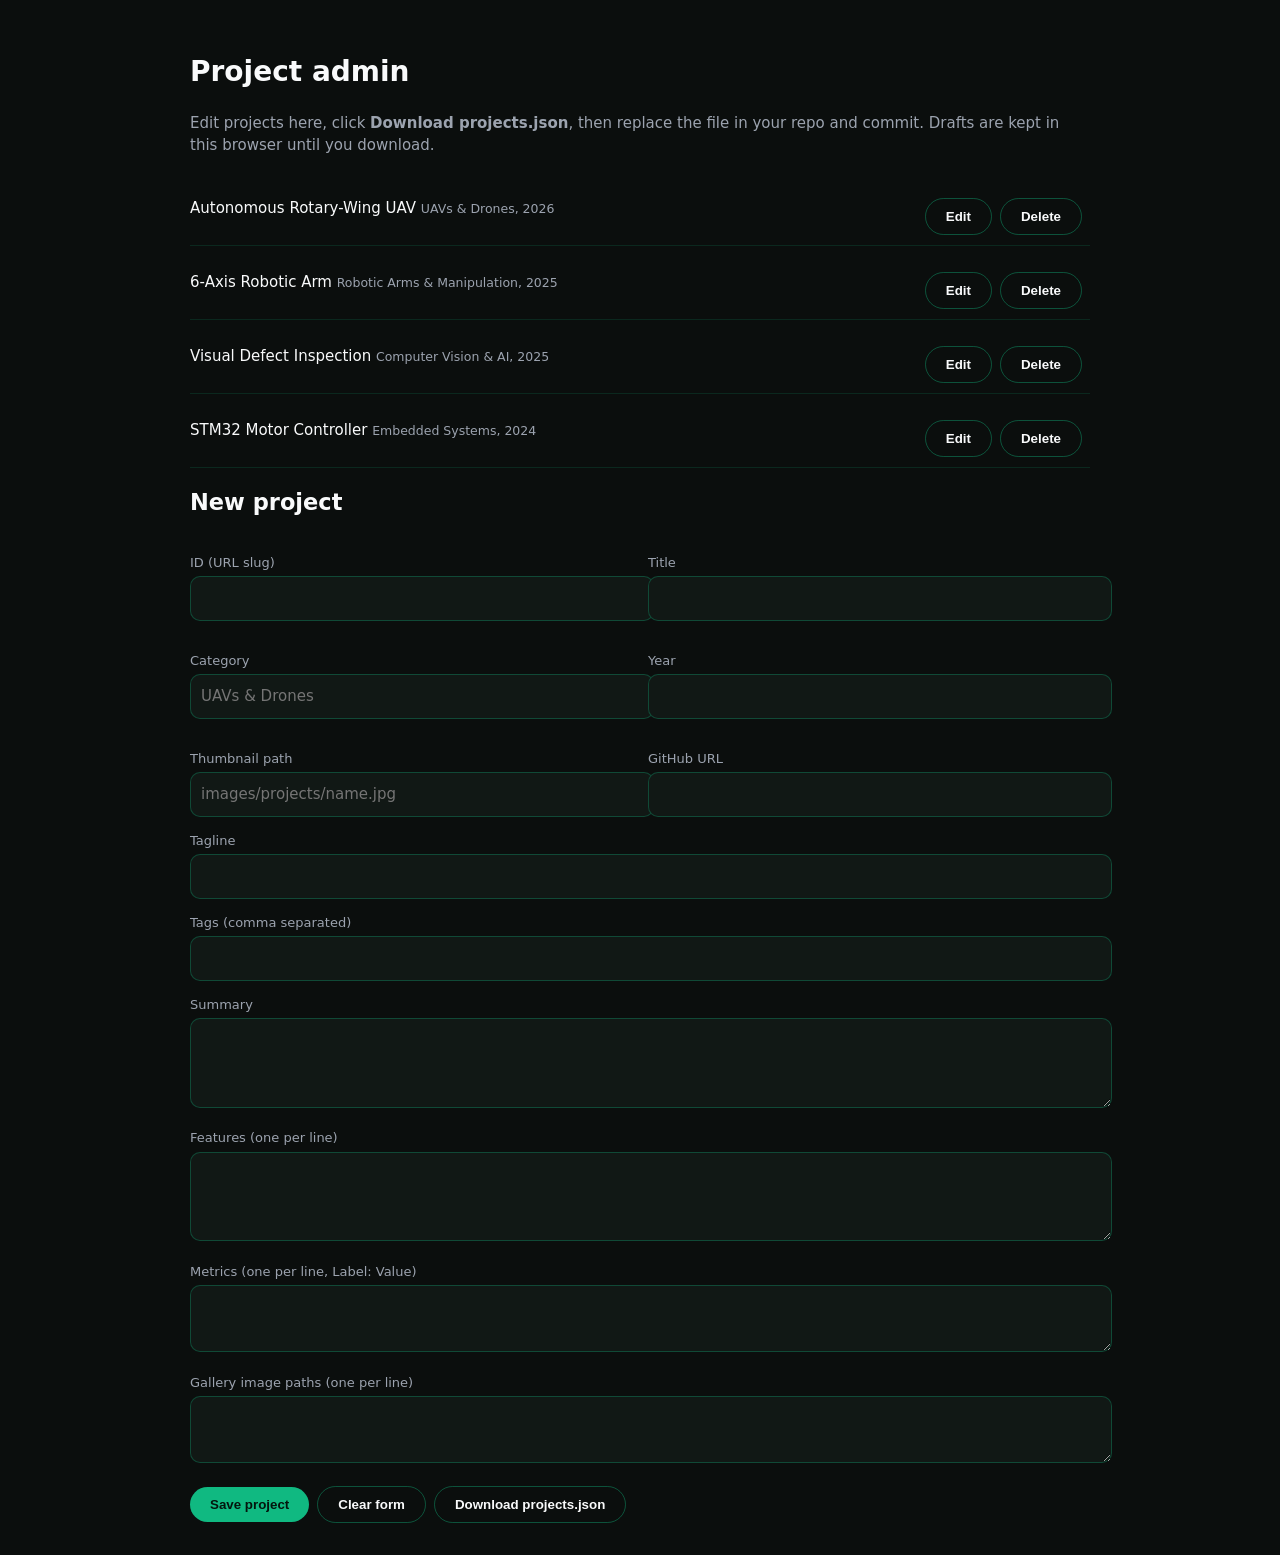
==== admin.html @ 0a8d7c20 "Add files via upload" ====
<!DOCTYPE html>
<html lang="en"><head><meta charset="utf-8"><meta name="viewport" content="width=device-width,initial-scale=1"><title>Project admin</title>
<style>
:root{color-scheme:dark}
body{margin:0;background:#0B0E0D;color:#F9FAFB;font:15px/1.5 system-ui,sans-serif;padding:32px;max-width:900px;margin-inline:auto}
h1{font-size:28px}label{display:block;margin:14px 0 4px;color:#9CA3AF;font-size:13px}
input,textarea{width:100%;background:#111815;color:#F9FAFB;border:1px solid rgba(16,185,129,.3);border-radius:10px;padding:10px;font:inherit}
button{background:#10B981;color:#04150d;border:0;border-radius:99px;padding:10px 20px;font-weight:600;cursor:pointer;margin:16px 8px 0 0}
button.s{background:none;color:#F9FAFB;border:1px solid rgba(16,185,129,.4)}
.row{display:flex;justify-content:space-between;align-items:center;padding:10px 0;border-bottom:1px solid rgba(16,185,129,.15)}
.g{display:grid;grid-template-columns:1fr 1fr;gap:16px}
</style></head><body>
<h1>Project admin</h1>
<p style="color:#9CA3AF">Edit projects here, click <b>Download projects.json</b>, then replace the file in your repo and commit. Drafts are kept in this browser until you download.</p>
<div id="list"></div>
<h2 id="mode">New project</h2>
<div class="g"><div><label>ID (URL slug)</label><input id="id"></div><div><label>Title</label><input id="title"></div>
<div><label>Category</label><input id="category" placeholder="UAVs & Drones"></div><div><label>Year</label><input id="year"></div>
<div><label>Thumbnail path</label><input id="thumbnail" placeholder="images/projects/name.jpg"></div><div><label>GitHub URL</label><input id="githubUrl"></div></div>
<label>Tagline</label><input id="tagline"><label>Tags (comma separated)</label><input id="tags">
<label>Summary</label><textarea id="summary" rows="3"></textarea>
<label>Features (one per line)</label><textarea id="features" rows="3"></textarea>
<label>Metrics (one per line, Label: Value)</label><textarea id="metrics" rows="2"></textarea>
<label>Gallery image paths (one per line)</label><textarea id="gallery" rows="2"></textarea>
<button id="save">Save project</button><button class="s" id="clear">Clear form</button><button class="s" id="dl">Download projects.json</button>
<script>
const $=i=>document.getElementById(i),F=['id','title','category','year','thumbnail','githubUrl','tagline','summary'];
let D=[];
const lines=t=>t.split('\n').map(s=>s.trim()).filter(Boolean);
const persist=()=>{try{localStorage.setItem('draft',JSON.stringify(D))}catch(e){}};
function draw(){$('list').innerHTML=D.map((p,i)=>`<div class="row"><span>${p.title} <small style="color:#9CA3AF">${p.category}, ${p.year}</small></span><span><button class="s" data-e="${i}">Edit</button><button class="s" data-d="${i}">Delete</button></span></div>`).join('')}
function fill(p={}){F.forEach(k=>$(k).value=p[k]||'');$('tags').value=(p.tags||[]).join(', ');$('features').value=(p.features||[]).join('\n');
$('metrics').value=(p.metrics||[]).map(m=>m.label+': '+m.value).join('\n');$('gallery').value=(p.gallery||[]).join('\n');$('mode').textContent=p.id?'Edit project':'New project'}
document.addEventListener('click',e=>{const b=e.target;
if(b.dataset.e)fill(D[b.dataset.e]);
if(b.dataset.d&&confirm('Delete this project?')){D.splice(b.dataset.d,1);persist();draw()}});
$('save').onclick=()=>{const p={};F.forEach(k=>p[k]=$(k).value.trim());
if(!p.id||!p.title){alert('ID and title are required.');return}
p.tags=$('tags').value.split(',').map(s=>s.trim()).filter(Boolean);p.features=lines($('features').value);
p.metrics=lines($('metrics').value).map(l=>{const[a,...r]=l.split(':');return{label:a.trim(),value:r.join(':').trim()}});
p.gallery=lines($('gallery').value);const i=D.findIndex(x=>x.id===p.id);
i>=0?D[i]={...D[i],...p}:D.push(p);persist();draw();fill()};
$('clear').onclick=()=>fill();
$('dl').onclick=()=>{const a=document.createElement('a');a.href=URL.createObjectURL(new Blob([JSON.stringify(D,null,2)],{type:'application/json'}));a.download='projects.json';a.click()};
(async()=>{let d=null;try{d=JSON.parse(localStorage.getItem('draft'))}catch(e){}
if(!d)try{d=await (await fetch('projects.json')).json()}catch(e){d=[]}
D=d;draw()})();
</script></body></html>
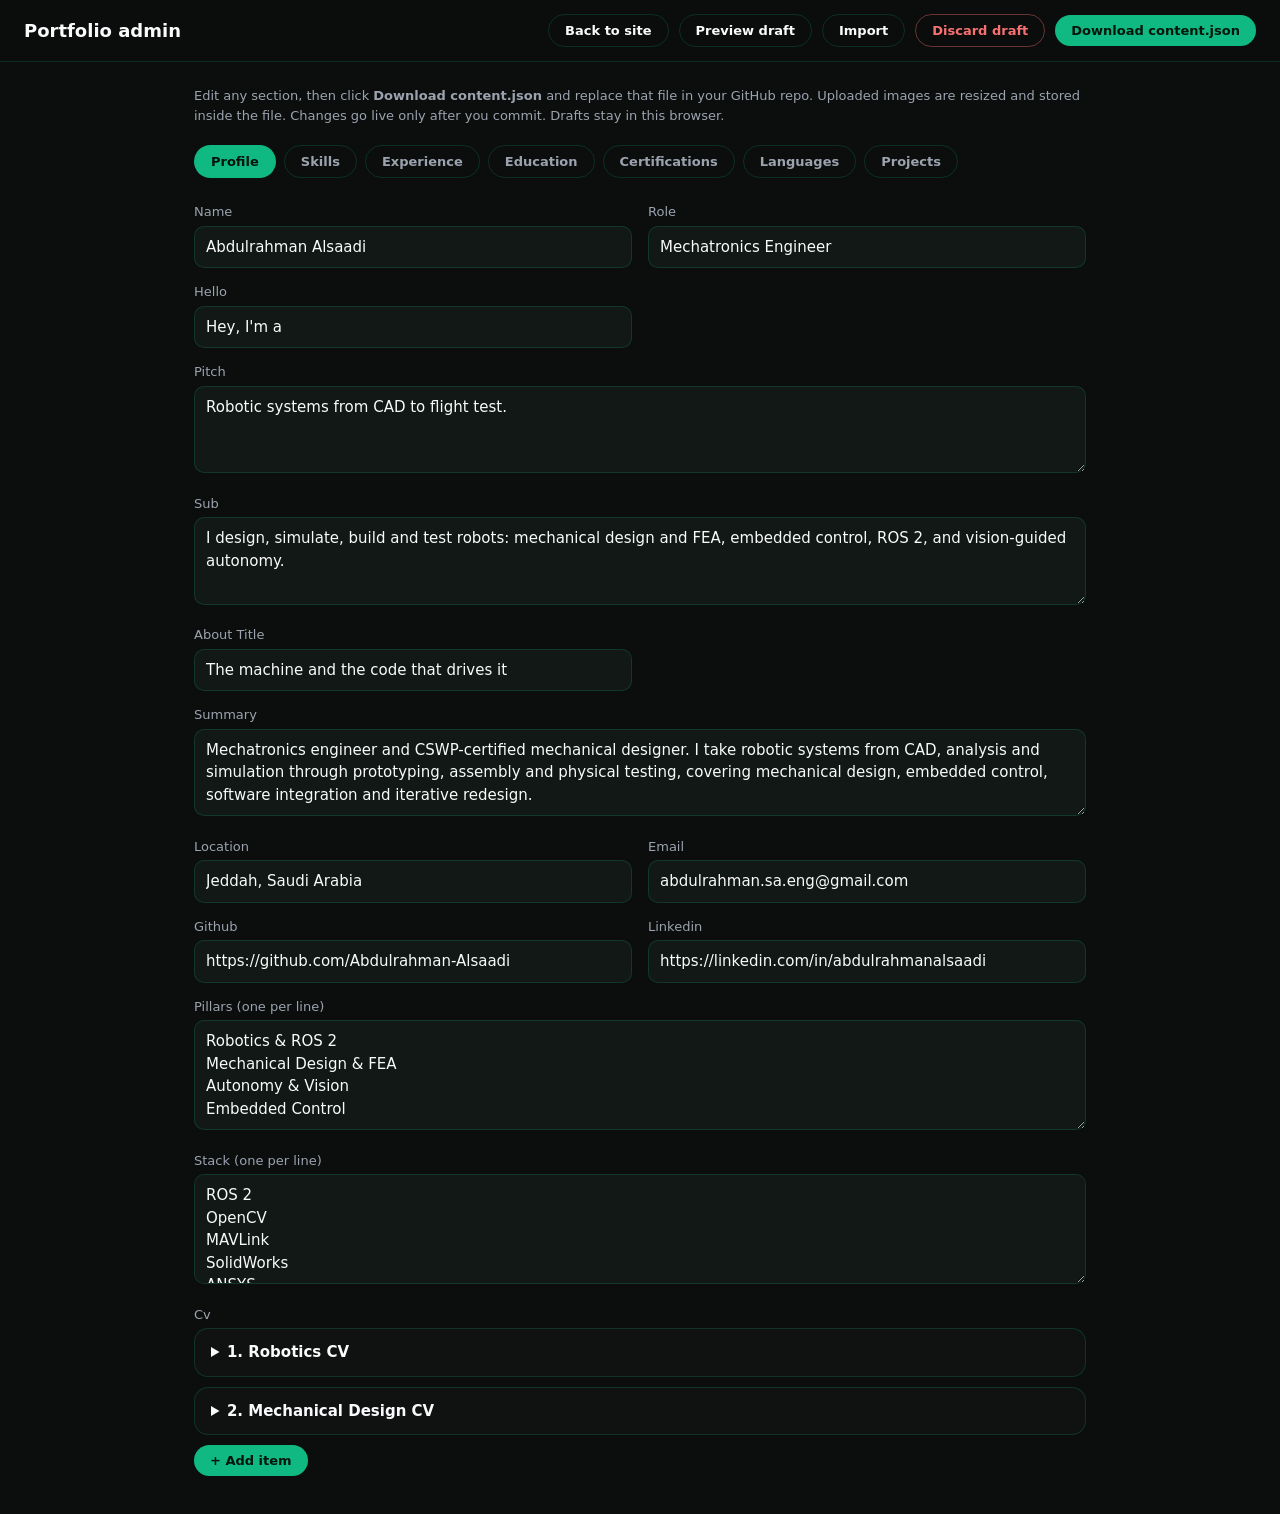
==== commit f4bbf1ed: "Add files via upload" ====
--- a/admin.html
+++ b/admin.html
@@ -1,48 +1,103 @@
 <!DOCTYPE html>
-<html lang="en"><head><meta charset="utf-8"><meta name="viewport" content="width=device-width,initial-scale=1"><title>Project admin</title>
+<html lang="en"><head><meta charset="utf-8"><meta name="viewport" content="width=device-width,initial-scale=1"><title>Admin | Portfolio</title>
+<meta name="robots" content="noindex">
 <style>
-:root{color-scheme:dark}
-body{margin:0;background:#0B0E0D;color:#F9FAFB;font:15px/1.5 system-ui,sans-serif;padding:32px;max-width:900px;margin-inline:auto}
-h1{font-size:28px}label{display:block;margin:14px 0 4px;color:#9CA3AF;font-size:13px}
-input,textarea{width:100%;background:#111815;color:#F9FAFB;border:1px solid rgba(16,185,129,.3);border-radius:10px;padding:10px;font:inherit}
-button{background:#10B981;color:#04150d;border:0;border-radius:99px;padding:10px 20px;font-weight:600;cursor:pointer;margin:16px 8px 0 0}
-button.s{background:none;color:#F9FAFB;border:1px solid rgba(16,185,129,.4)}
-.row{display:flex;justify-content:space-between;align-items:center;padding:10px 0;border-bottom:1px solid rgba(16,185,129,.15)}
-.g{display:grid;grid-template-columns:1fr 1fr;gap:16px}
+:root{color-scheme:dark;--em:#10B981;--bd:rgba(16,185,129,.2);--mu:#9CA3AF}
+*{box-sizing:border-box}
+body{margin:0;background:#0B0E0D;color:#F9FAFB;font:15px/1.5 system-ui,sans-serif}
+header{position:sticky;top:0;z-index:5;background:rgba(11,14,13,.94);backdrop-filter:blur(10px);border-bottom:1px solid var(--bd);padding:14px 24px;display:flex;flex-wrap:wrap;gap:10px;align-items:center}
+header b{font-size:18px;margin-right:auto}
+main{max-width:940px;margin:0 auto;padding:24px}
+button,.btn{font:600 13px system-ui;background:var(--em);color:#04150d;border:0;border-radius:99px;padding:8px 16px;cursor:pointer;text-decoration:none}
+button.s,.btn.s{background:none;color:#F9FAFB;border:1px solid var(--bd)}
+button.d{background:none;color:#f87171;border:1px solid rgba(248,113,113,.4)}
+button:hover,.btn:hover{filter:brightness(1.15)}
+:focus-visible{outline:2px solid var(--em);outline-offset:2px}
+#tabs{display:flex;gap:8px;flex-wrap:wrap;margin-bottom:24px}
+#tabs button{background:none;color:var(--mu);border:1px solid var(--bd)}
+#tabs button.on{background:var(--em);color:#04150d}
+#st{color:var(--mu);font-size:13px}#st.err{color:#f87171}
+.g{display:grid;grid-template-columns:1fr 1fr;gap:0 16px}
+.f{margin-bottom:14px}.f.w{grid-column:1/-1}
+label{display:block;color:var(--mu);font-size:13px;margin-bottom:4px}
+input,textarea{width:100%;background:#111815;color:#F9FAFB;border:1px solid var(--bd);border-radius:10px;padding:9px 11px;font:inherit}
+details{border:1px solid var(--bd);border-radius:14px;padding:12px 16px;margin-bottom:10px;background:rgba(255,255,255,.02)}
+summary{cursor:pointer;font-weight:600}
+details[open]>summary{margin-bottom:14px}
+.ar{display:flex;gap:8px;margin-top:8px}
+.ib{display:flex;gap:10px;align-items:center;flex-wrap:wrap}.ib input{flex:1;min-width:200px}
+.pv{width:96px;height:64px;object-fit:cover;border-radius:8px;border:1px solid var(--bd)}
+.gl{display:flex;gap:10px;flex-wrap:wrap;margin-bottom:10px}
+.gl div{position:relative}.gl button{position:absolute;top:4px;right:4px;padding:2px 8px}
+.gl img{width:120px;height:84px;object-fit:cover;border-radius:10px;border:1px solid var(--bd)}
+.help{color:var(--mu);font-size:13px;margin:0 0 20px}
 </style></head><body>
-<h1>Project admin</h1>
-<p style="color:#9CA3AF">Edit projects here, click <b>Download projects.json</b>, then replace the file in your repo and commit. Drafts are kept in this browser until you download.</p>
-<div id="list"></div>
-<h2 id="mode">New project</h2>
-<div class="g"><div><label>ID (URL slug)</label><input id="id"></div><div><label>Title</label><input id="title"></div>
-<div><label>Category</label><input id="category" placeholder="UAVs & Drones"></div><div><label>Year</label><input id="year"></div>
-<div><label>Thumbnail path</label><input id="thumbnail" placeholder="images/projects/name.jpg"></div><div><label>GitHub URL</label><input id="githubUrl"></div></div>
-<label>Tagline</label><input id="tagline"><label>Tags (comma separated)</label><input id="tags">
-<label>Summary</label><textarea id="summary" rows="3"></textarea>
-<label>Features (one per line)</label><textarea id="features" rows="3"></textarea>
-<label>Metrics (one per line, Label: Value)</label><textarea id="metrics" rows="2"></textarea>
-<label>Gallery image paths (one per line)</label><textarea id="gallery" rows="2"></textarea>
-<button id="save">Save project</button><button class="s" id="clear">Clear form</button><button class="s" id="dl">Download projects.json</button>
+<header><b>Portfolio admin</b><span id="st"></span>
+<a class="btn s" href="index.html">Back to site</a><button class="s" id="pv">Preview draft</button>
+<button class="s" id="im">Import</button><button class="d" id="rs">Discard draft</button><button id="dl">Download content.json</button></header>
+<main><p class="help">Edit any section, then click <b>Download content.json</b> and replace that file in your GitHub repo. Uploaded images are resized and stored inside the file. Changes go live only after you commit. Drafts stay in this browser.</p>
+<div id="tabs"></div><div id="ed"></div></main>
 <script>
-const $=i=>document.getElementById(i),F=['id','title','category','year','thumbnail','githubUrl','tagline','summary'];
-let D=[];
-const lines=t=>t.split('\n').map(s=>s.trim()).filter(Boolean);
-const persist=()=>{try{localStorage.setItem('draft',JSON.stringify(D))}catch(e){}};
-function draw(){$('list').innerHTML=D.map((p,i)=>`<div class="row"><span>${p.title} <small style="color:#9CA3AF">${p.category}, ${p.year}</small></span><span><button class="s" data-e="${i}">Edit</button><button class="s" data-d="${i}">Delete</button></span></div>`).join('')}
-function fill(p={}){F.forEach(k=>$(k).value=p[k]||'');$('tags').value=(p.tags||[]).join(', ');$('features').value=(p.features||[]).join('\n');
-$('metrics').value=(p.metrics||[]).map(m=>m.label+': '+m.value).join('\n');$('gallery').value=(p.gallery||[]).join('\n');$('mode').textContent=p.id?'Edit project':'New project'}
-document.addEventListener('click',e=>{const b=e.target;
-if(b.dataset.e)fill(D[b.dataset.e]);
-if(b.dataset.d&&confirm('Delete this project?')){D.splice(b.dataset.d,1);persist();draw()}});
-$('save').onclick=()=>{const p={};F.forEach(k=>p[k]=$(k).value.trim());
-if(!p.id||!p.title){alert('ID and title are required.');return}
-p.tags=$('tags').value.split(',').map(s=>s.trim()).filter(Boolean);p.features=lines($('features').value);
-p.metrics=lines($('metrics').value).map(l=>{const[a,...r]=l.split(':');return{label:a.trim(),value:r.join(':').trim()}});
-p.gallery=lines($('gallery').value);const i=D.findIndex(x=>x.id===p.id);
-i>=0?D[i]={...D[i],...p}:D.push(p);persist();draw();fill()};
-$('clear').onclick=()=>fill();
-$('dl').onclick=()=>{const a=document.createElement('a');a.href=URL.createObjectURL(new Blob([JSON.stringify(D,null,2)],{type:'application/json'}));a.download='projects.json';a.click()};
-(async()=>{let d=null;try{d=JSON.parse(localStorage.getItem('draft'))}catch(e){}
-if(!d)try{d=await (await fetch('projects.json')).json()}catch(e){d=[]}
-D=d;draw()})();
+const TABS={profile:'Profile',skills:'Skills',experience:'Experience',education:'Education',certifications:'Certifications',languages:'Languages',projects:'Projects'};
+const TPL={metrics:{label:'',value:''},skills:{group:'',items:[]},experience:{company:'',role:'',place:'',period:'',points:[]},education:{degree:'',school:'',period:''},certifications:{title:'',issuer:'',date:''},languages:{name:'',level:''},cv:{label:'',file:''},
+projects:{id:'',title:'',tagline:'',category:'',year:'',timeline:'',role:'',thumbnail:'',gallery:[],tags:[],summary:'',features:[],architecture:'',results:'',metrics:[],githubUrl:'',cadUrl:'',videoUrl:''}};
+let S, tab = 'profile', tm;
+const $ = s => document.querySelector(s);
+const h = (t, p = {}, ...k) => { const e = document.createElement(t); Object.assign(e, p); e.append(...k.flat()); return e };
+const btn = (t, fn, c = 's') => h('button', { textContent: t, onclick: fn, className: c, type: 'button' });
+const lab = k => k.replace(/([A-Z])/g, ' $1').replace(/^./, c => c.toUpperCase());
+const title = o => o.title || o.company || o.degree || o.name || o.group || o.label || o.file || 'New item';
+const lines = t => t.split('\n').map(s => s.trim()).filter(Boolean);
+const slug = t => t.toLowerCase().replace(/[^a-z0-9]+/g, '-').replace(/^-|-$/g, '');
+function status(t, err) { const s = $('#st'); s.textContent = t; s.className = err ? 'err' : '' }
+function save() { try { localStorage.setItem('draft', JSON.stringify(S)); status('Draft saved in this browser') } catch (e) { status('Draft too large for browser storage. Download now.', 1) } }
+const sv = () => { clearTimeout(tm); tm = setTimeout(save, 400) };
+
+function shrink(f) { return new Promise(r => { const im = new Image(); im.onload = () => { const s = Math.min(1, 1600 / Math.max(im.width, im.height)), c = h('canvas', { width: im.width * s | 0, height: im.height * s | 0 }); c.getContext('2d').drawImage(im, 0, 0, c.width, c.height); r(c.toDataURL('image/jpeg', .8)) }; im.src = URL.createObjectURL(f) }) }
+function pick(multi, cb) { const i = h('input', { type: 'file', accept: 'image/*', multiple: multi }); i.onchange = async () => { for (const f of i.files) cb(await shrink(f)) }; i.click() }
+
+function imgField(o, k, w) {
+  const draw = () => { w.querySelector('.ib')?.remove(); const v = o[k] || '', emb = v.startsWith('data:');
+    w.append(h('div', { className: 'ib' }, v ? h('img', { src: v, className: 'pv', alt: '' }) : '',
+      h('input', { value: emb ? '(uploaded image)' : v, disabled: emb, placeholder: 'images/projects/name.jpg, or upload', oninput: e => { o[k] = e.target.value; sv() } }),
+      btn('Upload', () => pick(false, d => { o[k] = d; sv(); draw() })), v ? btn('Remove', () => { o[k] = ''; sv(); draw() }, 'd') : '')) };
+  draw() }
+
+function gallery(o, k, w) {
+  const box = h('div', { className: 'gl' }), draw = () => { box.replaceChildren(...o[k].map((g, i) => h('div', {}, h('img', { src: g, alt: '' }), btn('×', () => { o[k].splice(i, 1); sv(); draw() }, 'd')))) };
+  w.append(box, h('div', { className: 'ar' }, btn('Upload images', () => pick(true, d => { o[k].push(d); sv(); draw() })), btn('Add image path', () => { const p = prompt('Image path, for example images/projects/drone-1.jpg'); if (p) { o[k].push(p.trim()); sv(); draw() } })));
+  draw() }
+
+function list(o, k, w) {
+  const a = o[k], box = h('div'), draw = () => { box.replaceChildren(...a.map((it, i) => h('details', {}, h('summary', { textContent: (i + 1) + '. ' + title(it) }), build(it),
+    h('div', { className: 'ar' }, btn('Move up', () => { if (i) { [a[i - 1], a[i]] = [a[i], a[i - 1]]; sv(); draw() } }), btn('Move down', () => { if (i < a.length - 1) { [a[i + 1], a[i]] = [a[i], a[i + 1]]; sv(); draw() } }), btn('Delete', () => { if (confirm('Delete this item?')) { a.splice(i, 1); sv(); draw() } }, 'd'))))) };
+  w.append(box, btn('+ Add item', () => { a.push(structuredClone(TPL[k])); sv(); draw(); box.lastElementChild?.setAttribute('open', '') }, 'btn'));
+  draw() }
+
+function node(o, k) {
+  const v = o[k], w = h('div', { className: 'f' }), L = h('label', { textContent: lab(k) });
+  if (typeof v === 'string') {
+    if (/^(thumbnail|photo)$/.test(k)) { w.className += ' w'; w.append(L); imgField(o, k, w) }
+    else { const long = /summary|architecture|results|pitch|^sub$/.test(k) || v.length > 80; if (long) w.className += ' w';
+      w.append(L, h(long ? 'textarea' : 'input', { value: v, rows: 3, oninput: e => { o[k] = e.target.value; sv() } })) }
+  } else if (k === 'gallery') { w.className += ' w'; w.append(L); gallery(o, k, w) }
+  else if (k in TPL) { w.className += ' w'; w.append(L); list(o, k, w) }
+  else if (Array.isArray(v)) { w.className += ' w'; L.textContent += ' (one per line)'; w.append(L, h('textarea', { value: v.join('\n'), rows: 4, oninput: e => { o[k] = lines(e.target.value); sv() } })) }
+  return w }
+const build = o => h('div', { className: 'g' }, Object.keys(o).map(k => node(o, k)));
+
+function draw() {
+  $('#tabs').replaceChildren(...Object.keys(TABS).map(k => h('button', { textContent: TABS[k], className: k === tab ? 'on' : '', onclick: () => { tab = k; draw() } })));
+  const ed = $('#ed'); ed.replaceChildren();
+  if (Array.isArray(S[tab])) { const w = h('div'); list(S, tab, w); ed.append(w) } else ed.append(build(S[tab])) }
+
+$('#dl').onclick = () => { (S.projects || []).forEach(p => { if (!p.id) p.id = slug(p.title || 'project') }); save();
+  const a = h('a', { href: URL.createObjectURL(new Blob([JSON.stringify(S, null, 2)], { type: 'application/json' })), download: 'content.json' }); a.click(); status('Downloaded. Replace content.json in your repo.') };
+$('#pv').onclick = () => { save(); open('index.html?preview', '_blank') };
+$('#rs').onclick = async () => { if (!confirm('Discard the draft and reload the published content?')) return; try { localStorage.removeItem('draft') } catch (e) { } S = await (await fetch('content.json')).json(); draw(); status('Loaded published content') };
+$('#im').onclick = () => { const i = h('input', { type: 'file', accept: '.json' }); i.onchange = async () => { try { S = JSON.parse(await i.files[0].text()); draw(); save() } catch (e) { status('That file is not valid JSON.', 1) } }; i.click() };
+
+(async () => { let d = null; try { d = JSON.parse(localStorage.getItem('draft')) } catch (e) { }
+  if (d) status('Editing your saved draft'); else try { d = await (await fetch('content.json')).json() } catch (e) { status('Could not load content.json. Serve this folder over HTTP.', 1); return }
+  S = d; draw() })();
 </script></body></html>
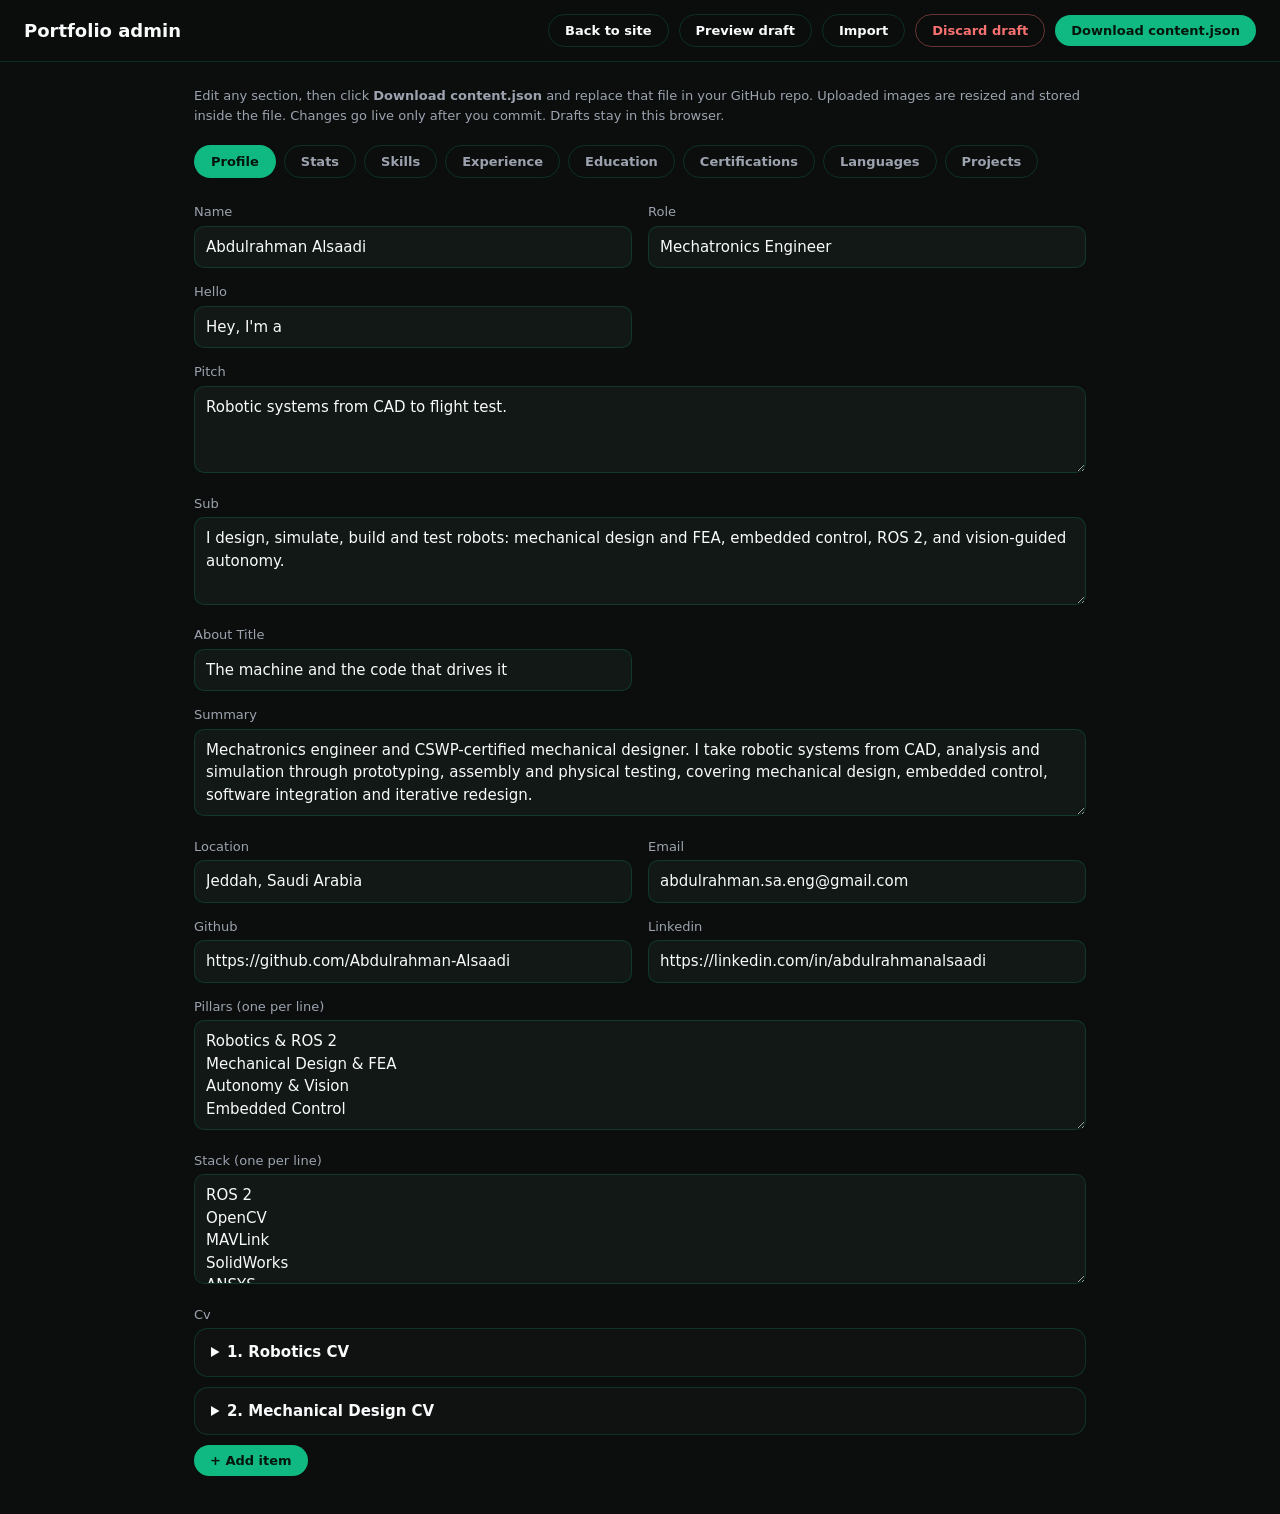
==== commit 9666c3b6: "Add files via upload" ====
--- a/admin.html
+++ b/admin.html
@@ -38,15 +38,15 @@
 <main><p class="help">Edit any section, then click <b>Download content.json</b> and replace that file in your GitHub repo. Uploaded images are resized and stored inside the file. Changes go live only after you commit. Drafts stay in this browser.</p>
 <div id="tabs"></div><div id="ed"></div></main>
 <script>
-const TABS={profile:'Profile',skills:'Skills',experience:'Experience',education:'Education',certifications:'Certifications',languages:'Languages',projects:'Projects'};
-const TPL={metrics:{label:'',value:''},skills:{group:'',items:[]},experience:{company:'',role:'',place:'',period:'',points:[]},education:{degree:'',school:'',period:''},certifications:{title:'',issuer:'',date:''},languages:{name:'',level:''},cv:{label:'',file:''},
-projects:{id:'',title:'',tagline:'',category:'',year:'',timeline:'',role:'',thumbnail:'',gallery:[],tags:[],summary:'',features:[],architecture:'',results:'',metrics:[],githubUrl:'',cadUrl:'',videoUrl:''}};
+const TABS={profile:'Profile',stats:'Stats',skills:'Skills',experience:'Experience',education:'Education',certifications:'Certifications',languages:'Languages',projects:'Projects'};
+const TPL={metrics:{label:'',value:''},skills:{group:'',items:[]},experience:{company:'',role:'',place:'',period:'',points:[]},education:{degree:'',school:'',period:''},certifications:{title:'',issuer:'',date:''},languages:{name:'',level:''},cv:{label:'',file:''},stats:{v:'',l:''},
+projects:{id:'',title:'',short:'',tagline:'',category:'',year:'',timeline:'',role:'',thumbnail:'',gallery:[],tags:[],summary:'',features:[],architecture:'',results:'',metrics:[],githubUrl:'',cadUrl:'',videoUrl:''}};
 let S, tab = 'profile', tm;
 const $ = s => document.querySelector(s);
 const h = (t, p = {}, ...k) => { const e = document.createElement(t); Object.assign(e, p); e.append(...k.flat()); return e };
 const btn = (t, fn, c = 's') => h('button', { textContent: t, onclick: fn, className: c, type: 'button' });
 const lab = k => k.replace(/([A-Z])/g, ' $1').replace(/^./, c => c.toUpperCase());
-const title = o => o.title || o.company || o.degree || o.name || o.group || o.label || o.file || 'New item';
+const title = o => o.title || o.company || o.degree || o.name || o.group || o.label || o.file || o.l || 'New item';
 const lines = t => t.split('\n').map(s => s.trim()).filter(Boolean);
 const slug = t => t.toLowerCase().replace(/[^a-z0-9]+/g, '-').replace(/^-|-$/g, '');
 function status(t, err) { const s = $('#st'); s.textContent = t; s.className = err ? 'err' : '' }
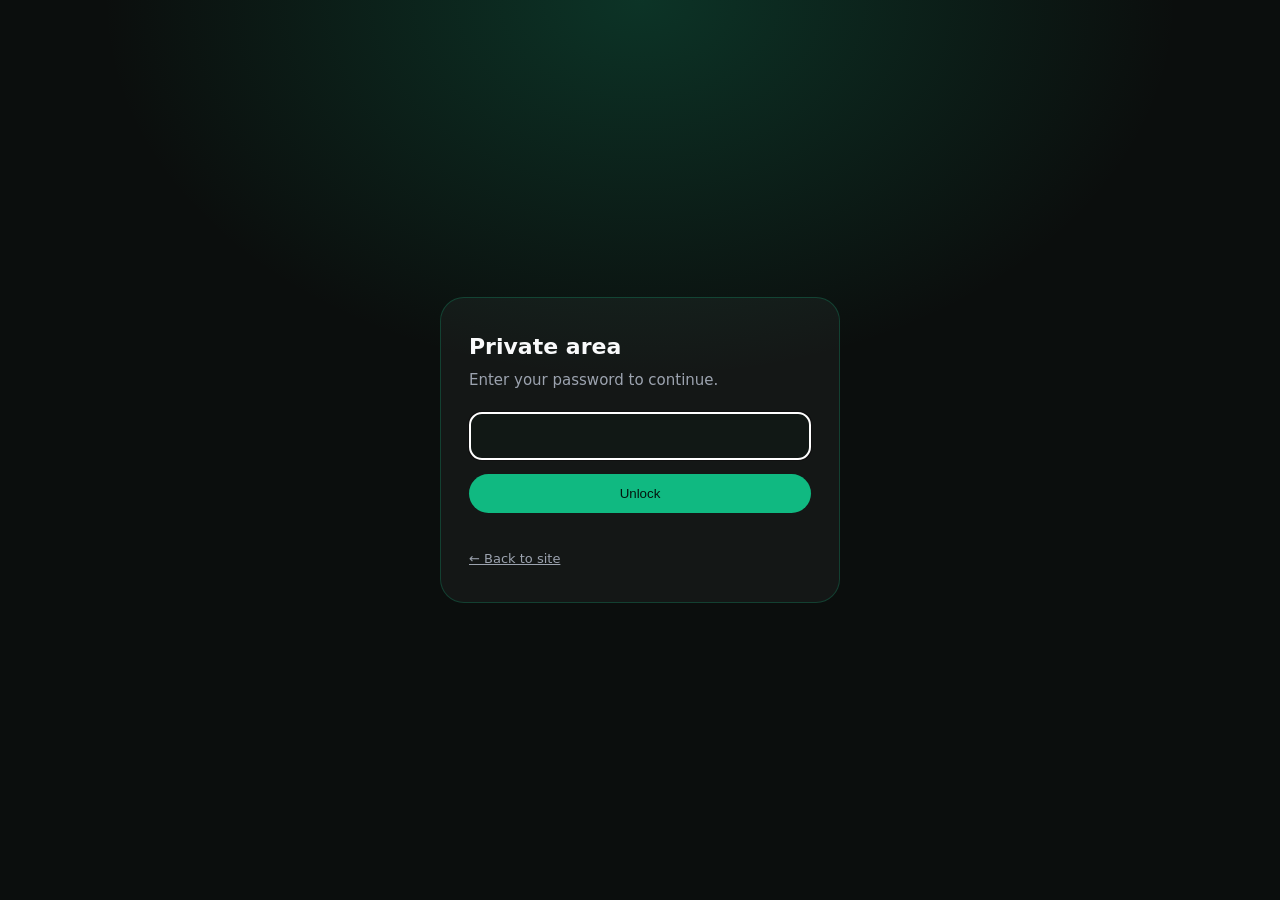
==== commit be97c2a0: "Add files via upload" ====
--- a/admin.html
+++ b/admin.html
@@ -1,103 +1,36 @@
 <!DOCTYPE html>
-<html lang="en"><head><meta charset="utf-8"><meta name="viewport" content="width=device-width,initial-scale=1"><title>Admin | Portfolio</title>
-<meta name="robots" content="noindex">
+<html lang="en"><head><meta charset="utf-8"><meta name="viewport" content="width=device-width,initial-scale=1">
+<meta name="robots" content="noindex,nofollow"><meta name="referrer" content="no-referrer">
+<meta http-equiv="Content-Security-Policy" content="default-src 'self'; script-src 'self' 'unsafe-inline'; style-src 'self' 'unsafe-inline'; img-src 'self' data: blob:; connect-src 'self'; base-uri 'none'; form-action 'none'; object-src 'none'">
+<title>Private</title>
 <style>
-:root{color-scheme:dark;--em:#10B981;--bd:rgba(16,185,129,.2);--mu:#9CA3AF}
-*{box-sizing:border-box}
-body{margin:0;background:#0B0E0D;color:#F9FAFB;font:15px/1.5 system-ui,sans-serif}
-header{position:sticky;top:0;z-index:5;background:rgba(11,14,13,.94);backdrop-filter:blur(10px);border-bottom:1px solid var(--bd);padding:14px 24px;display:flex;flex-wrap:wrap;gap:10px;align-items:center}
-header b{font-size:18px;margin-right:auto}
-main{max-width:940px;margin:0 auto;padding:24px}
-button,.btn{font:600 13px system-ui;background:var(--em);color:#04150d;border:0;border-radius:99px;padding:8px 16px;cursor:pointer;text-decoration:none}
-button.s,.btn.s{background:none;color:#F9FAFB;border:1px solid var(--bd)}
-button.d{background:none;color:#f87171;border:1px solid rgba(248,113,113,.4)}
-button:hover,.btn:hover{filter:brightness(1.15)}
-:focus-visible{outline:2px solid var(--em);outline-offset:2px}
-#tabs{display:flex;gap:8px;flex-wrap:wrap;margin-bottom:24px}
-#tabs button{background:none;color:var(--mu);border:1px solid var(--bd)}
-#tabs button.on{background:var(--em);color:#04150d}
-#st{color:var(--mu);font-size:13px}#st.err{color:#f87171}
-.g{display:grid;grid-template-columns:1fr 1fr;gap:0 16px}
-.f{margin-bottom:14px}.f.w{grid-column:1/-1}
-label{display:block;color:var(--mu);font-size:13px;margin-bottom:4px}
-input,textarea{width:100%;background:#111815;color:#F9FAFB;border:1px solid var(--bd);border-radius:10px;padding:9px 11px;font:inherit}
-details{border:1px solid var(--bd);border-radius:14px;padding:12px 16px;margin-bottom:10px;background:rgba(255,255,255,.02)}
-summary{cursor:pointer;font-weight:600}
-details[open]>summary{margin-bottom:14px}
-.ar{display:flex;gap:8px;margin-top:8px}
-.ib{display:flex;gap:10px;align-items:center;flex-wrap:wrap}.ib input{flex:1;min-width:200px}
-.pv{width:96px;height:64px;object-fit:cover;border-radius:8px;border:1px solid var(--bd)}
-.gl{display:flex;gap:10px;flex-wrap:wrap;margin-bottom:10px}
-.gl div{position:relative}.gl button{position:absolute;top:4px;right:4px;padding:2px 8px}
-.gl img{width:120px;height:84px;object-fit:cover;border-radius:10px;border:1px solid var(--bd)}
-.help{color:var(--mu);font-size:13px;margin:0 0 20px}
+:root{color-scheme:dark}*{box-sizing:border-box}
+body{margin:0;min-height:100vh;display:grid;place-items:center;background:#0B0E0D radial-gradient(60% 60% at 50% 0,rgba(16,185,129,.22),transparent 70%);color:#F9FAFB;font:15px/1.5 system-ui,-apple-system,Segoe UI,sans-serif;padding:20px}
+.c{width:min(400px,100%);border:1px solid rgba(16,185,129,.25);border-radius:24px;padding:32px 28px;background:rgba(255,255,255,.04)}
+h1{margin:0 0 6px;font-size:22px}p{margin:0 0 20px;color:#9CA3AF}
+input{width:100%;background:#111815;color:#F9FAFB;border:1px solid rgba(16,185,129,.35);border-radius:12px;padding:12px 14px;font:inherit}
+button{width:100%;margin-top:14px;background:#10B981;color:#04150d;border:0;border-radius:99px;padding:12px;font:700 15px inherit;cursor:pointer}
+button:disabled{opacity:.5;cursor:wait}#e{min-height:22px;margin-top:12px;color:#f87171;font-size:13px}a{color:#9CA3AF;font-size:13px}
 </style></head><body>
-<header><b>Portfolio admin</b><span id="st"></span>
-<a class="btn s" href="index.html">Back to site</a><button class="s" id="pv">Preview draft</button>
-<button class="s" id="im">Import</button><button class="d" id="rs">Discard draft</button><button id="dl">Download content.json</button></header>
-<main><p class="help">Edit any section, then click <b>Download content.json</b> and replace that file in your GitHub repo. Uploaded images are resized and stored inside the file. Changes go live only after you commit. Drafts stay in this browser.</p>
-<div id="tabs"></div><div id="ed"></div></main>
+<form class="c" id="f" autocomplete="on"><h1>Private area</h1><p>Enter your password to continue.</p>
+<input type="password" id="p" autocomplete="current-password" aria-label="Password" required autofocus>
+<button id="b" type="submit">Unlock</button><div id="e" role="alert"></div><a href="index.html">&larr; Back to site</a></form>
+<script type="application/json" id="d">{"v":1,"i":600000,"s":"NlhfNmeY1KePmbY67cVs8w==","n":"KzSDcT+bZGUsCZpp","c":"rUq9lF1aYS7fCy+zklTIOMs4YxTKlM7kn+DbED9dz2zmwA1+3cpHvlXgqw4CtFlQ5lis19fsQRJcvTDYPO7HWY4BLZCyM/OBrip5Sl88elwCSan+avlbs5YfFQjBMz+5jSXV6QRrROupBggejxBtOgQ+Sgpry4vvNBGGdb2Vz9TUsbIqWm64925hXXAkiHR0OpGD+UeImhU0JCRAxgt5PebG8X/dz3mKowQG4uUqIxHDWWIpx5XdGqOr06H3Y4Q9MlMiqyFKhUJvj9NVKXTeAe9fQ/IBSTbg93ww6JZEJujqi2RIwklTDi4BKDhuRhnw+5j/BDiOuqatzu+JOaAkGn2vk8ncBZyL+1n1SOC3SB4KDZQ7V/yNsfWxLmJWAM3Cxz6JBw9QyBWurwqYOatrSwRYOxrGS+E4seCBRz1mdzlpU5bY9f7gbw7owmBMkRhfEq++nbJUQr1QtQrmJLqFKn5prPW6G9JQL8vCI65KuXtRYse1AhVyp/u916BQ6CYozo0gz5131R9l1bs8inRxaJNCSV7CZU+LqgsJuOelbUaC6Cp5euegXlJWs7sD0Zn0EZfd7wdDPZ1gwVD9nCVWsFkqh+QO6IauCdz7NMSndgrLJ4rkLeh31O9asMZ6l9W9/yq2CDGCV80szTsAWmF5CUbUuByCjX4rKeVBXfnplVxTfZ1ZVaF6iHT4bQNoYAGLKKupvT8800dHXem+TkSelPW76/wSwKmmyXwAPBGaIsrDM/W4T+g6GMbIcEjeR4BJnHGnxy3GhENoAF3s9uZ0rajY9b39SnfFOHx+WKO5j0GT/I8DnIjab/OXYYvaroqRZnvGwhRn2ghAZehandeYH02Cvvo06ifMrC6NPZIvZ09ArRyY6eCbi4QzcaZEjV3Z7gjc8u+BYrdBgEgBngkNoh3x6MRSAvLS9x5Ji0qZQG5+B3/aE8pIE4ZEruhRDs5mn0m9+HJd4LQVz48KsZj6oCZh49uoVa7zB9UAfwWytXMXVTFo4L06ZLAaSt15np8OfaDhkD+g0Iu9mUoM54nAJg2XhbSet9uYuZ3gokW5rKB+JWcbMZjxDFdu5/VFaat+nJoiYvhCe/DA0hpzaBJN4TOV3ecv/ZXVIf//MXyA2M8xdicMUvmVUbIzzvHw0brfJCK98MeJ9QK96E9HN+imQD5/QsAqOGxnj7R2rIL+eMgeJ9/j87wjTJlx5Z3Z/dB075s0ohAlpzRVnsp8uFMzy+B+yo08+BOvj9zbVxoP0sjw15i4xK9CWNx/FXCQRs+CXXy5Mr8xdbEVcytuX0msDODU800VBhgImr9tSI9LNKJbkbkXN0uXMkVA+trNz//ef3ktGQUNfqCu9zY14pEjrXXokbEzUrxZv+1gdYA3DSo1a7dMPEvYkJAsnDpXlXHvdmudpiQFMhlEANkyu+vhSI1KyIdE6N/+Mep05trFoCM52kpv37kpcQc6B8Ii02VHraZyS9ZxDwVLVr22PKCumo18Ayt/0Tyuldl/vpLixkxnn4mxgn8h/W8zkzkRaCV+UefU4xZEFlh6qRA9nRDFB4jfVctC2eaYocc5b2L3jDh9z7uHz41lK9l2nozRl4fi/nCAXACHFlWYrXA7lU74/Rd2A4jwMcIwsh8mUyYiebPxj/Y9WJnpS6QWW3QxeOfKf83yseTLRk5smjweV2QLUozlCGnhjETrj3kvv0cht8ERsuZGffSHGUTumTuvWi5ZxWCXqxhBjf4cP3IhAnYI5mfdUtNkZxopHfmuKV09L4Nr4hx+gzoLb/A8KJc9PvSy0COmqS5qY7rbqhFPZnvNFSWDLDpPlSlkQvC24TMAfBzeonOh9UFrQrm+glMUw1v20lVazN9QjtjTR/PYNEGKjYAMIvfrEmGWxXYBDnGDWQ+X5W26WfIO/W4wFkoHeWdCGUZNtOk2R6EDV3roDWH9QqYDBgzm0M3n1bXThC8zZuW1rM42guensAf0yMVFtraeSZm5RyQS5HnjCg4AZN5qUGDHfL215GwiFa0c9PgcMyOjMjUZg8axelXX0Qo1OaXYiio/8oDFmMvb1HsApCq831IpowbzwXzR/aN+iQLtsOh6zME5ThSXwj2XJa6Q6WBGWt1EkRq1Ls50YcFRQ/LP+piI9OI7zNZBcicbiKpUmtE9HnB8jSPCupNn8zdu6LNN15JuXY3DNzY8VH0hBOZsu19mfx15ABe6i93yMuk+RbaRuyeR1VarM5KiIQ5H/oj1tdTIwSFLyAY892DbYo/YD04LIsrSg+LRAmUfJX+LYPgyspR10mErLxpi7g4dJGmLl61FucR2gYhhOvqu9ydOuo2/Paklm3RSkqy405BzKhfewqf31Es3Yk2yim0KLPG2iQIqqhvEd2KokRpCNb8H1PXXL+wIlzivSYBmCbucMSY1PF7WHZG0d3v9D5qxbknSGrUuS6tej6FKv/gNAIgSYQRrWF+/TVmlIYyLmaT0B7xS5pfXM2c079NDFKqoJ8PNBKGthSYsYDtM2xx7J5CwHMk9gZJNh2nTPm/KV0JwtDpRhDImT2YKMpNhqSfFbi2O3Oikcvrmh7yd6QUWK6YP/4LXQw6xGA+DvNuBkf4wPgi4WFJsV4VtOpAvhrrN4HyFBACEHHERJ/Tj0iFTJ8MNSdsezkKCEJDI9DPhzQMQ8kKHt0R6KAjPIXlFODyKXinmBqBmJpxUSY/xGKmm9Y6wwRHpDRtB+w+lX0HorhZbBU77AVcRP0c6TEdEef3DVpGbR0qr4qe3+V+7oNYuRQgQ7LVId4knBH+mMXJPW/ReHADf0lM5n5nubL11PqLEtpgKX3jpRBNTxgEz/2+ruKvMsfzW10jC8knzGSoN60CYFsTurpCTNHDBabZFsi0HGPqaP1hkIL8NkQc3CBk86Usq38PT/Hjnv3AfDUqFfJO6gRuszJ/dxtDGD6E4rctJ75au/IKObRmWHcXR6gZw9u2Mjiy/QVgYfQFKrEYZt+/3VvUlhN+HxNdcw7+DxfQS9vFyF2MzIZ46PdVsNGoufIX4EzTRpf0XpHbQzYIbC1FrB0JR95tNfwJBJcLHCVweyL832YsVQDrYza0rdyer0dgqCIfAU+MUcIQXLvCfqsEsk4ZuU0us3mQSrS/sfNR/AUPMdI6dYs4URdFallmIjE3jxFK1NivXToLRQ+KxETkP49QsgQXSJaWC/aSLiKpWkPucsQI1X7Ag5c8xppQtfl5627tu3dkYfRionSL4dly809P/GjvcRjnsvOclIvRW8Oq+5XE3ljU32pJOMGyRfllk2IWq+XguhWi/[base64]/uQjcs7VNb6RbJ6TjfKgDXEp62ByHD7TiBl7RikK8Jso0DfXHeIpqQS9AqqCX5ZlTq1wLzepnTGEQKWjELiLvnZ249rA+jcW9h4i+sUfzxWqrAKcpLWwHikdTkuUMm+HGzE9ZTNPpDgRbQlXNHSGiD/BFdliQN6eCzCEB2vJ1gfs4+8bgYT8lgUYYpDtbpbo8QhEQfXFFTXidhyMGosB4fnosA3JKTfYBIEjVCzx3yddZLtXVHN3lkQCouSTJ3GGjWuF1dQb6DldwIBoEA5tV3GY4sFpB1tmWVEDg9gfprgua/lRgWYEQGR6oFDj5SPCv+UDYYQGm8z4Qhd0MiWtJEABt6RQ1zDUSIYYrCCyq7k4QwRBnRrlZScYyRQh8+wXFyky/2didBBHi0P+Aa7xYllP1uWz/ITv8LfYIV5aXS80fCPi7/XgGFgj61+CtQ/gClt219/aJI6Tv0mA359aIGyYmL/1jPA+bY1BRpQsJmQOvP97TCKKpWpu4naRMUwziU2vg0KZCyTj8uHxDlvDz6DuWC1e8m08w/ZMk4QRM1S+w0W16wKoEoJ/oH8H1qt6n8qgEM+cj+KcSBHBEldQtCJSMaI6qXTc8Lfk7pCIO0ztESU1nYtLeqwqIKS1r1vXe9JVDQgdIvZfxLtVgECI6BChWka+NQ9QONnf6oysxR5RqnZMvhwyOanHZ73BDnrJxTvR8RseiBEhlvGsMwpXmGVFlmZ0Y1EDwCzNAvjnb6oi5Rl4ytyh6OBjU3rh/mrxsw6aP0fVxbSse7NElxFq1gUeFtlPYm6ATtDgqKvZjYcKllHkW43SyqJioprtYwuemNlU8qLhgDXaQOcdIMciKu7ATAR3Jhk7m5Olt3/28iAEUyxQm+pq9ds0iC8ve1HOQKjWuOuz0b4MDqqX0bmkNy0/NT5PCEMq6K/rkIVXnXdhSkk3SO81UkRmLcMrh/sraph0dm2Dkt3OfnqnB8OPCaa210Os9xnIHWQP5V6c7RcscBk0zU+LL5OPyFREgYdw18PFoIhP6Fxu/35R1RDrohQma1cOelSarRYSuSFD2DZfdM57LXTbgNpIMTxAcAh70hN8HR7fNDTjilF0dmeavB3+IjBLzrXqiCSXUyResEqCn4iJNH4q/RpZ0NYtiyTD8zhxUp3Svp1rG8lDvp9mPTOcCT+msKJra43FgFRZhcMeYAoNz4fMXQ1WsQbYXjqD4BQtnFf6mMVOMFqajrnoih13wXnjs/j4At7pO0SkA87L9ITYU+T6GXiOxZ5sqDvVDwF1ge0/xPudg9vKTUyWQJrIGfWcvLQgwz1FVYCRHhqmpTfQnOnd7Q7L52TB6UM/ISP5Rxg9I+XtI/k1RNW8HCRMWmEtw+E/pI5cqPUkV0oqGKdL0o6t/[base64]/7pdutTMK6FOe6ga9dQa8ISFhFyTgUXSYGtcP9NM3YYHPnZc9+rjVKIy6q15LUX8acLK3qZ/[base64]/2pPeCtfSpM5HIwAuNhLT4+uJEnqHt77VU404+Qmd6J0GZm0E6Ba2czq9H13KwnFtLz7RNi6Y56F3sId4m3HQbUpNU2PcyZaESt7lrhP0iMmI+tkNi/flj5R3sm4O44QILObJzq0Tbbe7lU7HWLnMS95nAUL60mw/pPqefPn+/FBVJ3PylbdUd73MfwR+dIualoWLpykrnugsN1NPpckP+0E6dAPyswURIpGx8n5VSdYpzm79MsLaKtmjDGDW5lvwX+ecQaIG6JCiz7q+mBMT4RKC17FbpxN2oiuL5In0HCYrkTvpjzCCMzH6NsxDM4EC8sZl/TbIr2uoHMBQju80/OWsQWp4CuspWWi+kgUAgj0/Hsr5QXvqxw7hli6F7rTR+IZyQEiitVkCKRMjpSiXa7AaeCANNIfmu4DYOVQxR5Ca48Ocv5Nsme0hdiwrft9euQmTNUA0r3nnjpsIwkapc9/SzGeJcsq5v94M6cMBNCcc6YD8p6WhxLVFGTlbH6EbO69FRfDqtwB/e2iPv4I3NVuSvk6+Dc1xF2C4uHVhHfAsgn9bmXVWOSWxdespbTGIJROIqXv4z2Xv6v29f9JBDaeHsq+Yz/SICNew+MgGMnnjWwmGv5+ZbqgxxBY99nG1k3eg0fqnlZv4QED2A2elMGYtWCetuAOHgsa0MAiZwWiH5lPKkVYN38lhgZ7qgLY+ptQ/cyU2tY/RIR2HYmgchvYEUjWAGJ3JIsVXD2qwg+YY7zUnjNiRLYaaqHIW+RdkqZDcvhzhzMwHeIb/+cEpNBiaDrkRC76LRpaj2ldCeHMc4ZIEd7AHtNlTUGEh2LS061XCMHMFWpm8NGU/M7ntzRBljP59gp/S8XFPQOjzCT8JCdVmdapLSh5rXjgJ9572txjh+Hpw7adJVnqj1wyRfQZHZHfTWmiDrt/w9l1JDGy016ES/esng+qinywUGwsvIZhBom1kDtwNWU1Y90L23qzbKHon/IAoGYChD2UhP4T5W9jNtLPGRb+5VcXf/kDEtegI+o7gh3fBNNJgnBs78gDwkb/[base64]/wwoPbp+wNiEHwBzsIgCERk+CP9zzhHtbw4AwY09I/o9zgaXFMwBl9Ac8SQzLuN6aXVE4Vv4Ha25WA1q+H03MVVAHi4XKcNEv2qDn3qtYb9ho87dRP6ye+xQWiBmDZ3f28frbdQfug7nYKq/Dh7HsKhSj5deRS6qXoQYXviGwjG4XAmxTDjMc/0TTPJeX4z0CPIdnSFttDIfPzfHfKJj7rx9J/FLUxWgGFqPEkDnAy5ZyeN51rvierjFhPzJ2NP933tIC/+SPE4TApc5QDVNPba0RB03FHW6HlPOOyC43WcZXsedsuKmIj1lf2ZNc45/meiA0QGfMKsjEhfQr9vRA8BODauHUPGwBrCwtBUrhzkhiN3URbA53aUUL20JiNnNAsezWHMF11w1U0+A2tMIuFUD5lx73DZ2SivN5kybZSLNZs/ul+oZQrfZyhpiqxlG+yZva6uJGc02QoXARGE/XW5JjLO/dUAAT/5dZtkWYgl4i45e20Jb6OxPrkSqVMgPTq59RGumg/tH/uzCSdoPHxhNbGlYQw+GJ1E1LK9oqprOIm7Cdzgz7/6CiG+kGvkf9PP5n1Fb83e3b0iAGPAol7SAyIj+B35NZBLPfGxy0+IPwTOsnXAyum0MdmV+0II4zez5C1dzMuiYjUm2wucgr3X217tnSOpU7qusxLf3SSeFc5EEadYJH3JJs9sjyzX46PZTIGN+ugtNo7yd9/tJcI/Nls20Ozx8BlJGbzwaMfI3LLGiVsJ1mWfN5jtVzzh633/JYO2hDfJiSslpEjMZR5nc8Wf2c7Ni6LnpSJ7dz3NfX+zQAz0c2/cJa26AOzXN2kCR+6hWsOhI+lWpsHu6dr2N+XA0AyilnKZfUCKyYcz0p9s4hiYoQyTjTezjMtAYCGPF/4zxPo3y3s1AoTMPscVuLxqZ7UIwR0t/Sbz6+b2odHUfHT5bSARYKJTZ3WJgoa3ZB51S80x7W53835N+BKt708eRELOfOSMDt6lhFfL4X5mTCtaj8sgDJYe9RUHJvgBMdCKiFhUQjX9GsTm3lKYRctv+Y96WeDFjABy9YYQbUxrfJ/qZgCEgCZadz7veQLuE5Jt6HWFRzGht9FCd+CKKrnhwlHUCQIKTIw+U5FOwlx0/1IuOi9QbvNvcn5djUOE5uXtQvvgeRTM+EtaxjnJ6PvaJVqiWAIRAV8nRohCJwDmMJ1hxwoIgB6QF76mOQx+r38F85spn4WFOZ8PsmYWaubNzYfR2yo6UGzza4p9B6okK8IOHFXgFN5Q+dFAYC1KVC+HRFb5YJh+5bbbO2LBJWFr1UiTdrh5bVaW9dDxrbgvWDQFjE/[base64]/r5idIlu3ywgJCoT5VWjGL5t3Y3AoB2hgaP09gEA2pgElmLtNqGGytSVDDYa8jGBGr4WHSdy6u723SSzzmHHNZ7yxLqOFuoY8z5YPN+Om/wk7+wQWUck1+Nn+/JbuU32+QQYNvGNRcqr/[base64]/j//NVk4Y1d+wTTzAmdjZlvdNwoisVUQ/6KjEwAPAoPOkzePMBvlcrm4JKQH3CoXOXGtLqxflJOl795BRDI2ZkIt+XjogJBGd6og+1548ZPc73FJY01S8gxTeJcljiESuhEVtgyeQYQKV4sNOzECYp8HG/8sWvxcuahWmXPTJoFOcgMcNvitR+59RdAlEOTLY/ZYHJFpnxf781zipPhWZK8J5HJiyOLaHu1xjbZkQxABUcBlWzMUdy173FpkRM2T2VZCcpWlLPXeFu+wqlTl4TVYJ9A/MELXOnXYfRfoGv10kAJfFs7K+ce0l7H77phuE/Hsk2naBHc3YxLnTAKAwBsdJ99GB+WgqdQmUCnWotGdwDWuALx0Saq+2lRnPOooxHG0Ias87u7I8qYBkWCBQUjM4Z6l5yKAZE/EK6Tmq976mzfXyQX9JuofoOwOqTGvZG9TRGrdT9WovWgdqtDUJW4NNZV+G1MznI6EbBSUDupBtGXP+btv6g37Ny0x6cV5vD+dJPaLPfV1pguvPB7tglVsVv+u8WrYh0mYfCbcqzhunWv6k/ReBI0cciyUBInMNxRkLt56v7pQgyWE6NXBjrLW/zN1Gq37avlaI4QZxOLORKTjwic3FWI8HECmiuxhHmW/MjQ5cVEJt1WEbdB0Cq9lqOzhK3lRI6dKHhlRaneA91zsMI4E+A/GxSrZ8hp72aPOZOHLbw0zAEIIusy8Jqu6fAhHT0FWlTWngTVT70vOlFh2GxSaA5Z+Lw1/obcmTKTtJ6Tqc3KwOmLkge+OE1h3e4tctpVYWdRGhHr8g4eW3DMVPSn3n8rjwfWJZZyH6sETdk/d4cTDH85ssDKnaF/Bst8Ltl14JCQETPoBpgx4+uV/Z+zLb3RBeYb6RcP4m1tXXjbeFY3AsttrgK8c8B6dSf4d8ZWgOXl9b6bm1msXP86QsrFdAakrgUZsugCuC4O5KDRXFI3U49n26LTWJeWgtMUx+/iStpI3cn9Iwm2BSxmg3pKpztVC3sIzozqc4TQqPZgQ3A3DKmdsq5xW5lwurhYn4Wj9libb5ePS9DH/[base64]/Pa9JNgUQ+KpnW5nelyGrUfOWZZqr1xnuaYsMbdZbXZEyoXrOXBjrH5Oznyh/kyc6/8VUlSNEiz6IUE8Rikx45WEe8jh36XtZ8pOrd4/4TIxUOFziTNsj8Tes9nKvIMRcTiP+jtlenGCvrhbnZM1GdtcnPL5k0V/dKbYUkAv7/xSJllcX/BE3FzqFaX3YQ6U8JISJr+gPjApUs32JQQJp6Askuz/7EAoITOJ4lF99wWg70GVBWHtDTZm14t+Yxy0DiN3oAJc0D2E86/KLRbsFb4IQUYnJlpzhGb5JFI1rSaSk/HVYw7hYLUUlbMZpq6WOE1qPA6noKrB4a/nTciGseX1phbnorvazljOGDDxAMCsT+QxDqaUZTmT8Z20jrUHd1qGlDrBMPaLL2a3BtTSewvCU7H1ztA1tnXvZTOqEe0zEnzlE07H4YGDpYG14WyYr2+s9084AM+EVfAWfJTesdbZXZM/LTFiJMWMjapmrOoMlEUIABUXwQ9ssrhsOrQRZfRPsyo4ld7XQ9SRtSY1GUYuMWPpwCAceqeOVsNWUvuPd1CsoBggVorZmz+adXVNgCNCFGXrfyEzMn2gUQMYTV8FvpJjZNmW7R3JPyTbGpS/xRE5icx+mBjsXvyhbuWs3cP62CZrZ/[base64]/N9f93FA/Gg2eKvOhvPQBX9D2Ryl0eHIl+vmlvlU3R6SHg+ZS9qNpG03Cyv5JmTcvG9lSS9cWthnGc8UHXQJERxmYFouhZ2s1psQHyT01FLqVb/mkV8eqOOEw5V4ILwTjD6SQ022u0aI7sAjQQ77q2AqSEDvGOcUQv9/CDmbYidQR3W5WQ1dY2rvVGXe9SrHZ9s9q+X7DnVmc0fknQGO1kb46EH7nwImxWFWbdyVOAY3sSCJzEKdEq8OaDcr1wVFHDZ17edWimjz3tM3tJwfTSaTIZRgSUf/gktEv6m928fotEJpnDXqSQr1PNQ8BmhvnTbv43yQkWxwbc0rDjtWOkSF6s2hqwwfCKtTjBRkgGKfKW/NE6TTBlpbzxzHd/vHbQkQWHtLyfEkeF3oDD2mRJ4a6NArAb3PSHPadT78o+d8yhbBqrYrwcJVUWLM4hxcwBCntja6vDm6LQh3vc2+kmknVwBcbDugMwOd50uKL/VdyJ6Mo3/d1K3e+500ARWuo/0O9fpcJZSf9F8WgZ+dtNyRitmaMN4LggyNGbhLAhbuvu9SrUnK0fy1J+aimcnVkRdJ1cbPbtJVOG7vILNFQuYUD13g73MbFaFxbGP0bcmrUaTILxXz94GhiEOUF9QbfFJv4cMHJYO5YxZ25y9xJo+QWdRHExfpLRoMQsexk8LPTNWVao/xZXPrEMV6/zSStAGJiJKcclJZ4Tx9+EN/mQ5R6s4k3u8s8KgrXUEYGBAl8XbDDvQJn7GmRUh5ybN8szsJHORotZk622vlF/WYGPwJq/zdc6wqCtiKu/4aFojnfUFB5FtH4tKkxRiaV1MNwrIUCbPjWLuhlXnLjFiWq9Htg3Y5nmGm3azbLHDSclLEOGCEANaXV3jsGOl0YSMpoXo7+u/R6dGVi/OMqgMV4NxiZbDDV5qpHa3f/d0pWJQcp/TkejMEvUlXSsHbiKhf2bBuqnXb37nhOx+QZT9c0bW7CtpPaOFMUOS51M/RRjsm0rXPA4OtnT78e/[base64]/6F7l0q//RufeOInsMwI3IrUDh0WaZSjwpCPC0ras6+xD5zcGjJzCG2vaIvItLD4UJPHLLVbeTr+/gQKTVSNaF1f5zcpO8vxPewgFXsv9RKSJmiM2j0KJloWJ0jolovFVz6PAFJs3igao2tJ+6/A8CUjP6DpHYe3hUDYhhFjdrrC4GBMfGMkbEIbSsWuWKHzKinwc2VGhV1ewEsXQyP3cJDyu0bhl/SsC+ZVHcYVlJDUtq2MCq7ooeCAPKszn+S5BgaAuOmGSSj792AMuW5/anRjAIU4vp+jF9ujk3tGzMZkcOFUPuYCixnTMBrC+L7o7ezhKZ+vEyGZFLCGxALJeN/EqPqyNjJ8n5kJBwaMRJsBJ6fUhkmD2iDX7OBAryzHfaIHye8oUPxY5+x9V7OEoNHvKOEAvi7aOATquLVfYv7nXOm5P0M/liYXukMyS+R9AoJc+1Te3yTNgrjVHcfGfBODnvWLLC5wdrt1url62QCs/xEe4g+WFUWc7j4C2W7czhEt2sgTSCDNDEFHxA65/Jx5g9wonRyx6ySkD/XCIXjQHl+GH59k2seFU13fY4djwRl+n1FZ+8ykA1gyO2GFLGsHlHfoNunIiK7FaKlOJewAMZqzFbIyk//xaJ71z8GR7ozyUu54FUBVabS6DOEkveowM/vkyJgcESmNqiqXcX4hZFrzq6veTzcQzu7Wa7dTTSyNT7dSvoNQnU9PEDC2oKmJGQFRpurBGNeYfW/wAQgRwqD2X1EiEc+qUCEMR6cEAuleNZw=="}</script>
 <script>
-const TABS={profile:'Profile',stats:'Stats',skills:'Skills',experience:'Experience',education:'Education',certifications:'Certifications',languages:'Languages',projects:'Projects'};
-const TPL={metrics:{label:'',value:''},skills:{group:'',items:[]},experience:{company:'',role:'',place:'',period:'',points:[]},education:{degree:'',school:'',period:''},certifications:{title:'',issuer:'',date:''},languages:{name:'',level:''},cv:{label:'',file:''},stats:{v:'',l:''},
-projects:{id:'',title:'',short:'',tagline:'',category:'',year:'',timeline:'',role:'',thumbnail:'',gallery:[],tags:[],summary:'',features:[],architecture:'',results:'',metrics:[],githubUrl:'',cadUrl:'',videoUrl:''}};
-let S, tab = 'profile', tm;
-const $ = s => document.querySelector(s);
-const h = (t, p = {}, ...k) => { const e = document.createElement(t); Object.assign(e, p); e.append(...k.flat()); return e };
-const btn = (t, fn, c = 's') => h('button', { textContent: t, onclick: fn, className: c, type: 'button' });
-const lab = k => k.replace(/([A-Z])/g, ' $1').replace(/^./, c => c.toUpperCase());
-const title = o => o.title || o.company || o.degree || o.name || o.group || o.label || o.file || o.l || 'New item';
-const lines = t => t.split('\n').map(s => s.trim()).filter(Boolean);
-const slug = t => t.toLowerCase().replace(/[^a-z0-9]+/g, '-').replace(/^-|-$/g, '');
-function status(t, err) { const s = $('#st'); s.textContent = t; s.className = err ? 'err' : '' }
-function save() { try { localStorage.setItem('draft', JSON.stringify(S)); status('Draft saved in this browser') } catch (e) { status('Draft too large for browser storage. Download now.', 1) } }
-const sv = () => { clearTimeout(tm); tm = setTimeout(save, 400) };
-
-function shrink(f) { return new Promise(r => { const im = new Image(); im.onload = () => { const s = Math.min(1, 1600 / Math.max(im.width, im.height)), c = h('canvas', { width: im.width * s | 0, height: im.height * s | 0 }); c.getContext('2d').drawImage(im, 0, 0, c.width, c.height); r(c.toDataURL('image/jpeg', .8)) }; im.src = URL.createObjectURL(f) }) }
-function pick(multi, cb) { const i = h('input', { type: 'file', accept: 'image/*', multiple: multi }); i.onchange = async () => { for (const f of i.files) cb(await shrink(f)) }; i.click() }
-
-function imgField(o, k, w) {
-  const draw = () => { w.querySelector('.ib')?.remove(); const v = o[k] || '', emb = v.startsWith('data:');
-    w.append(h('div', { className: 'ib' }, v ? h('img', { src: v, className: 'pv', alt: '' }) : '',
-      h('input', { value: emb ? '(uploaded image)' : v, disabled: emb, placeholder: 'images/projects/name.jpg, or upload', oninput: e => { o[k] = e.target.value; sv() } }),
-      btn('Upload', () => pick(false, d => { o[k] = d; sv(); draw() })), v ? btn('Remove', () => { o[k] = ''; sv(); draw() }, 'd') : '')) };
-  draw() }
-
-function gallery(o, k, w) {
-  const box = h('div', { className: 'gl' }), draw = () => { box.replaceChildren(...o[k].map((g, i) => h('div', {}, h('img', { src: g, alt: '' }), btn('×', () => { o[k].splice(i, 1); sv(); draw() }, 'd')))) };
-  w.append(box, h('div', { className: 'ar' }, btn('Upload images', () => pick(true, d => { o[k].push(d); sv(); draw() })), btn('Add image path', () => { const p = prompt('Image path, for example images/projects/drone-1.jpg'); if (p) { o[k].push(p.trim()); sv(); draw() } })));
-  draw() }
-
-function list(o, k, w) {
-  const a = o[k], box = h('div'), draw = () => { box.replaceChildren(...a.map((it, i) => h('details', {}, h('summary', { textContent: (i + 1) + '. ' + title(it) }), build(it),
-    h('div', { className: 'ar' }, btn('Move up', () => { if (i) { [a[i - 1], a[i]] = [a[i], a[i - 1]]; sv(); draw() } }), btn('Move down', () => { if (i < a.length - 1) { [a[i + 1], a[i]] = [a[i], a[i + 1]]; sv(); draw() } }), btn('Delete', () => { if (confirm('Delete this item?')) { a.splice(i, 1); sv(); draw() } }, 'd'))))) };
-  w.append(box, btn('+ Add item', () => { a.push(structuredClone(TPL[k])); sv(); draw(); box.lastElementChild?.setAttribute('open', '') }, 'btn'));
-  draw() }
-
-function node(o, k) {
-  const v = o[k], w = h('div', { className: 'f' }), L = h('label', { textContent: lab(k) });
-  if (typeof v === 'string') {
-    if (/^(thumbnail|photo)$/.test(k)) { w.className += ' w'; w.append(L); imgField(o, k, w) }
-    else { const long = /summary|architecture|results|pitch|^sub$/.test(k) || v.length > 80; if (long) w.className += ' w';
-      w.append(L, h(long ? 'textarea' : 'input', { value: v, rows: 3, oninput: e => { o[k] = e.target.value; sv() } })) }
-  } else if (k === 'gallery') { w.className += ' w'; w.append(L); gallery(o, k, w) }
-  else if (k in TPL) { w.className += ' w'; w.append(L); list(o, k, w) }
-  else if (Array.isArray(v)) { w.className += ' w'; L.textContent += ' (one per line)'; w.append(L, h('textarea', { value: v.join('\n'), rows: 4, oninput: e => { o[k] = lines(e.target.value); sv() } })) }
-  return w }
-const build = o => h('div', { className: 'g' }, Object.keys(o).map(k => node(o, k)));
-
-function draw() {
-  $('#tabs').replaceChildren(...Object.keys(TABS).map(k => h('button', { textContent: TABS[k], className: k === tab ? 'on' : '', onclick: () => { tab = k; draw() } })));
-  const ed = $('#ed'); ed.replaceChildren();
-  if (Array.isArray(S[tab])) { const w = h('div'); list(S, tab, w); ed.append(w) } else ed.append(build(S[tab])) }
-
-$('#dl').onclick = () => { (S.projects || []).forEach(p => { if (!p.id) p.id = slug(p.title || 'project') }); save();
-  const a = h('a', { href: URL.createObjectURL(new Blob([JSON.stringify(S, null, 2)], { type: 'application/json' })), download: 'content.json' }); a.click(); status('Downloaded. Replace content.json in your repo.') };
-$('#pv').onclick = () => { save(); open('index.html?preview', '_blank') };
-$('#rs').onclick = async () => { if (!confirm('Discard the draft and reload the published content?')) return; try { localStorage.removeItem('draft') } catch (e) { } S = await (await fetch('content.json')).json(); draw(); status('Loaded published content') };
-$('#im').onclick = () => { const i = h('input', { type: 'file', accept: '.json' }); i.onchange = async () => { try { S = JSON.parse(await i.files[0].text()); draw(); save() } catch (e) { status('That file is not valid JSON.', 1) } }; i.click() };
-
-(async () => { let d = null; try { d = JSON.parse(localStorage.getItem('draft')) } catch (e) { }
-  if (d) status('Editing your saved draft'); else try { d = await (await fetch('content.json')).json() } catch (e) { status('Could not load content.json. Serve this folder over HTTP.', 1); return }
-  S = d; draw() })();
-</script></body></html>
+(function(){
+var D=JSON.parse(document.getElementById('d').textContent),fails=0,f=document.getElementById('f'),e=document.getElementById('e'),b=document.getElementById('b');
+var u8=function(s){return Uint8Array.from(atob(s),function(c){return c.charCodeAt(0)})};
+async function open(pw){
+  var enc=new TextEncoder(),km=await crypto.subtle.importKey('raw',enc.encode(pw),'PBKDF2',false,['deriveKey']);
+  var key=await crypto.subtle.deriveKey({name:'PBKDF2',salt:u8(D.s),iterations:D.i,hash:'SHA-256'},km,{name:'AES-GCM',length:256},false,['decrypt']);
+  return new TextDecoder().decode(await crypto.subtle.decrypt({name:'AES-GCM',iv:u8(D.n)},key,u8(D.c)));
+}
+f.addEventListener('submit',async function(ev){
+  ev.preventDefault();
+  if(!window.crypto||!crypto.subtle){e.textContent='This page needs HTTPS (or localhost).';return}
+  b.disabled=true;e.textContent='';
+  try{var html=await open(document.getElementById('p').value);document.open();document.write(html);document.close()}
+  catch(x){fails++;var wait=Math.min(Math.pow(2,fails)*600,10000);e.textContent='Wrong password. Wait '+Math.round(wait/1000)+'s.';setTimeout(function(){b.disabled=false},wait);document.getElementById('p').select()}
+});
+})();
+</script></body></html>
